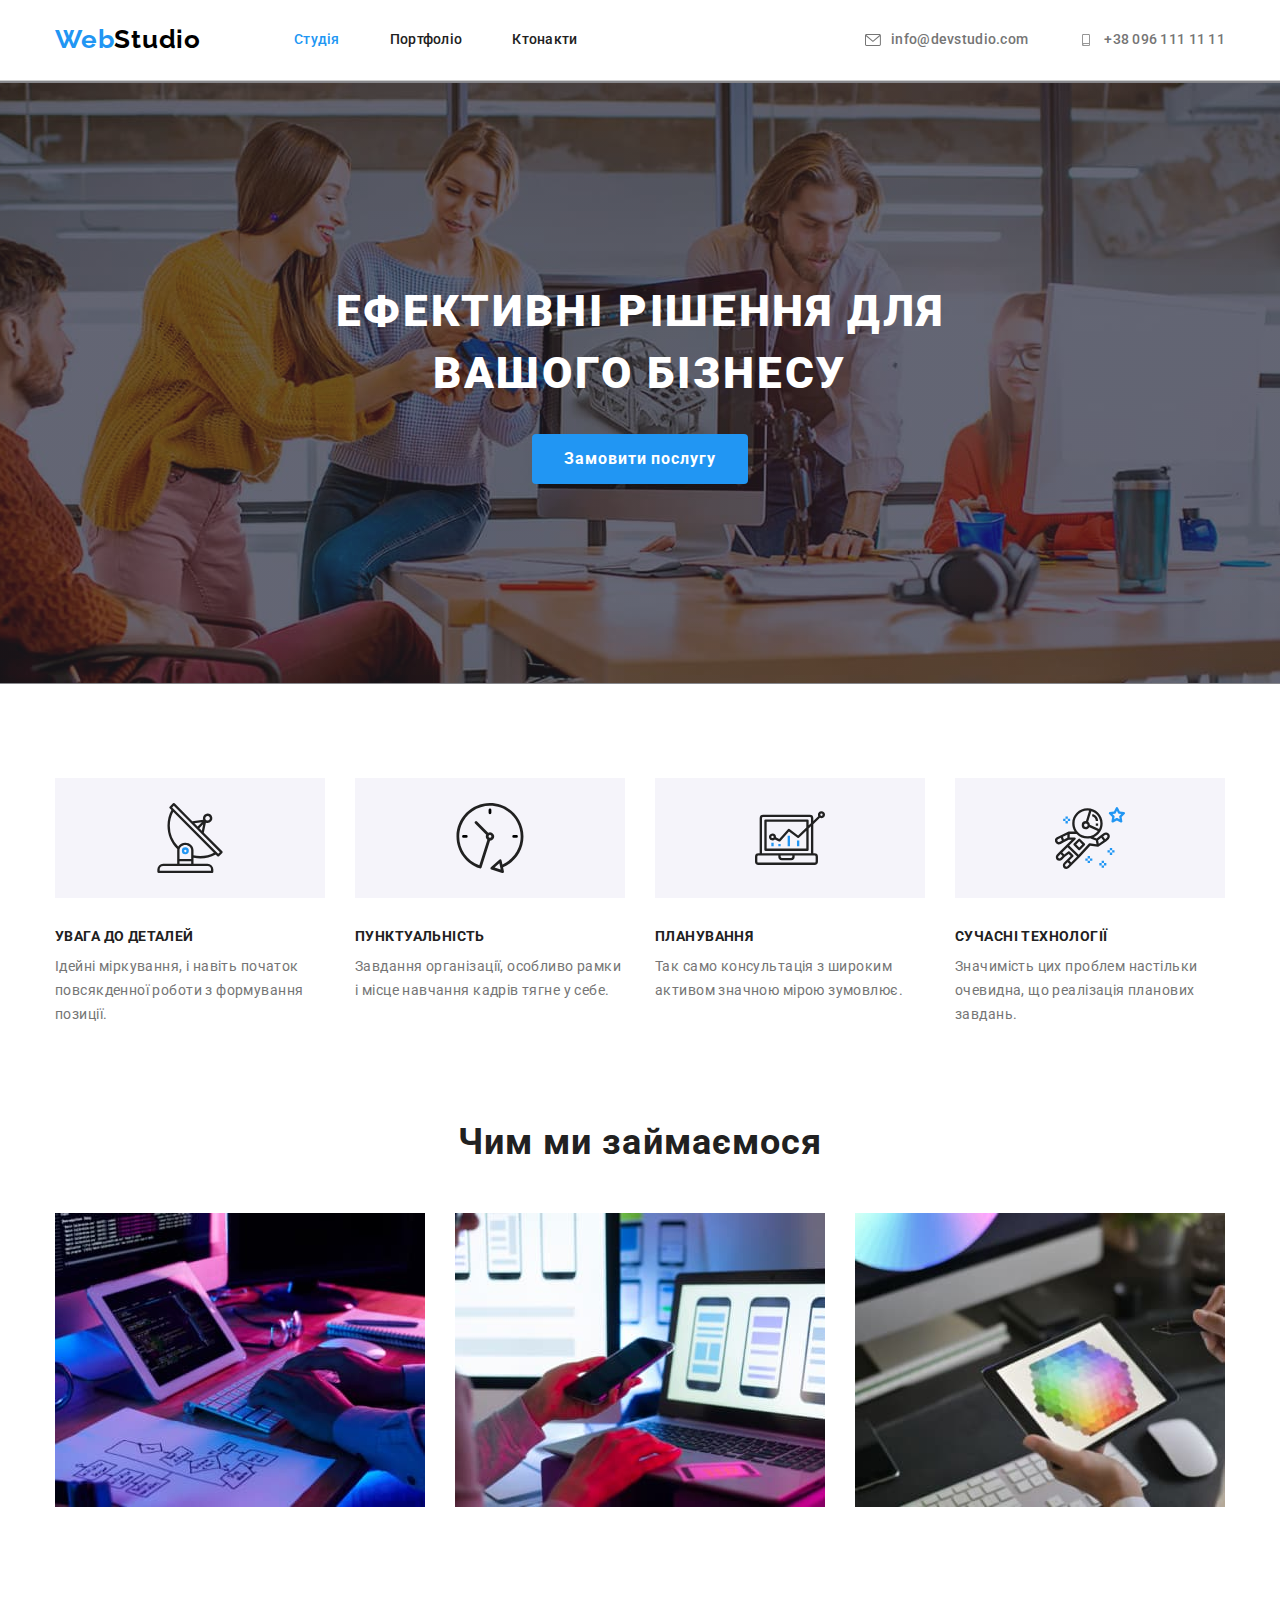
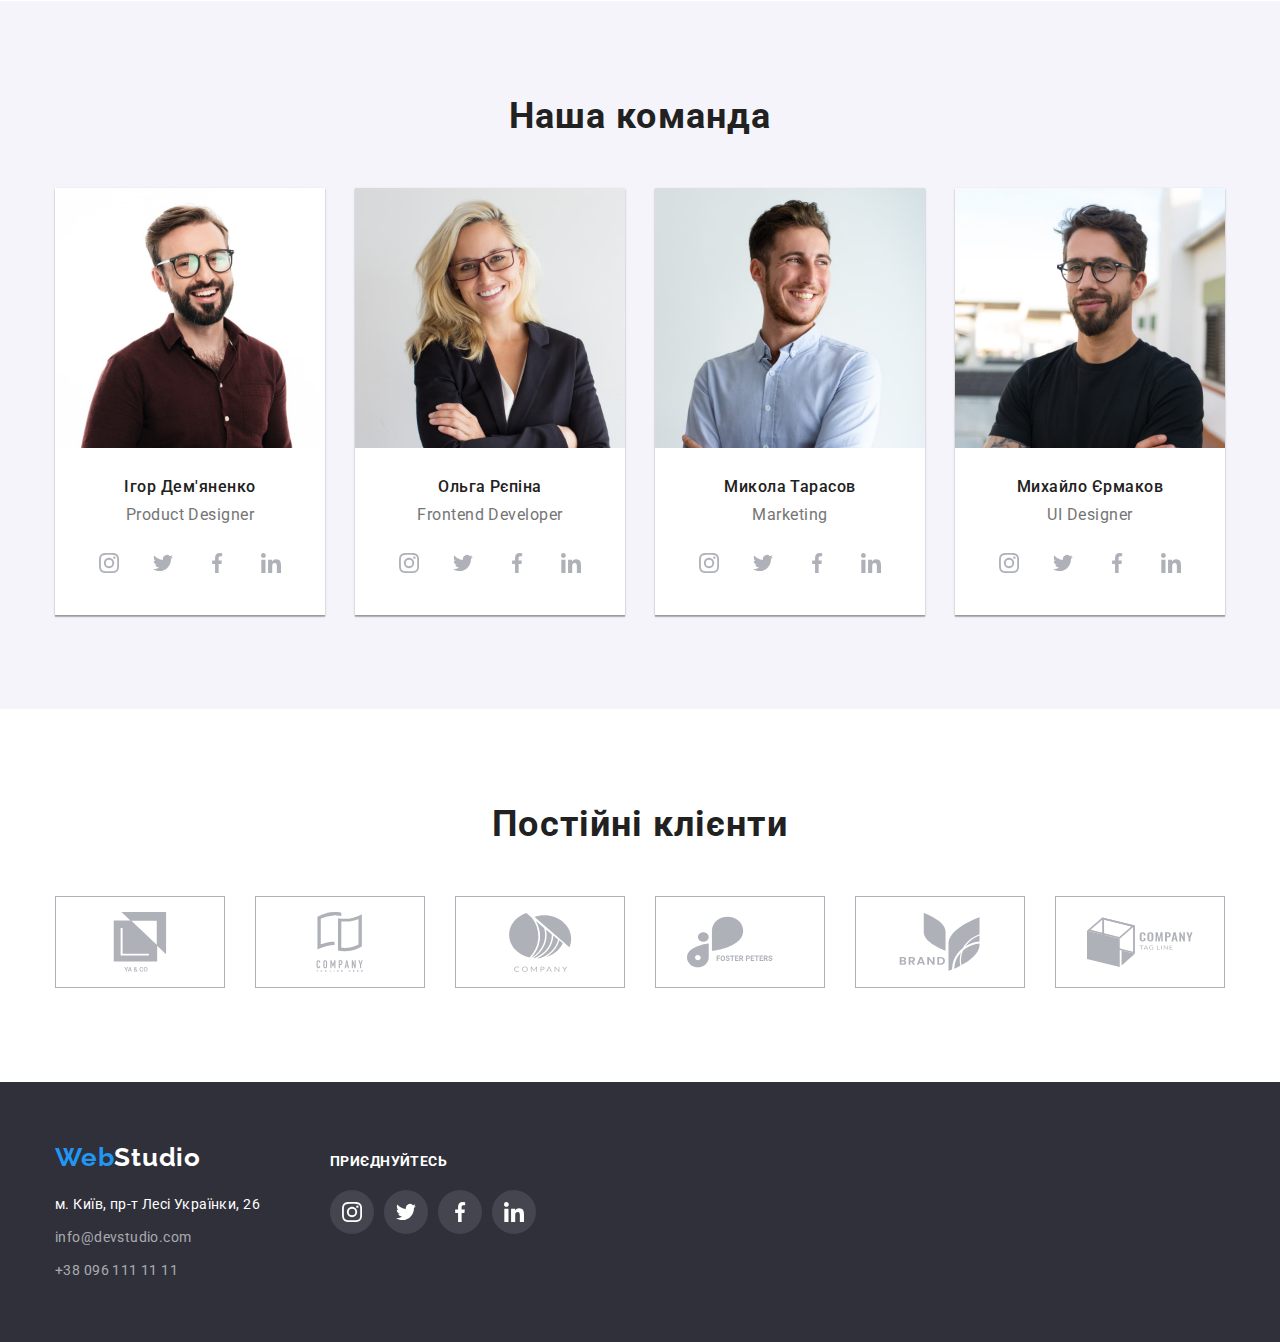
==== index.html @ d250ba73 "before 1-я карточка" ====
<!DOCTYPE html>
<html lang="uk">
<head>
    <meta charset="UTF-8">
    <meta http-equiv="X-UA-Compatible" content="IE=edge">
    <meta name="viewport" content="width=<device-width>, initial-scale=1.0">
    <title>Студія</title>
    <link rel="preconnect" href="https://fonts.googleapis.com">
    <link href="https://fonts.googleapis.com/css2?family=Raleway:wght@700&family=Roboto:wght@400;500;700;900&display=swap" rel="stylesheet">
    <link rel="preconnect" href="https://fonts.gstatic.com" crossorigin>
    <link rel="stylesheet" href="https://cdn.jsdelivr.net/npm/modern-normalize@1.1.0/modern-normalize.min.css">
    <link rel="stylesheet" href="./css/styles.css">
</head>

<body>

    <header class="header-page">
        <div class="container header-list">
            <nav class="main-nav">
                <a href="./index.html" class="logo-header"><span class="logo-accent">Web</span>Studio</a>
                <ul class="head-list">
                    <li class="item" ><a href="./index.html" class="site-nav current">Студія</a></li>
                    <li class="item" ><a href="./portfolio.html" class="site-nav">Портфоліо</a></li>
                    <li class="item" ><a href="" class="site-nav">Ктонакти</a></li>
                </ul>
            </nav>
                <ul class="contact">
                    <li class="contact-list">
                        <a href="mailto:info@devstudio.com" class="contact-nav">
                            <svg class="icon-contact" width="16px" height="12px">
                                <use href="./images/icons.svg#icon-envelope"></use>
                            </svg>
                            info@devstudio.com</a></li>
                    <li class="contact-list">
                        <a href="tel:+380961111111" class="contact-nav">
                            <svg class="icon-contact" width="16px" height="12px">
                                <use href="./images/icons.svg#icon-smartphone"></use>
                            </svg> 
                            +38 096 111 11 11</a>
                        </li>
                </ul>  
        </div>
    </header>

<main>
    <section class="hero section">
       <div class="container">
        <h1 class="hero-title">Ефективні рішення для вашого бізнесу</h1>
        <button type="button" class="button">Замовити послугу</button>
       </div>
        </section>

    <section class="section">
        <div class="container">
        <h2 class="visually-hidden">Наші особливості</h2>
        <ul class="fea-list">
            <li class="fea-list-item">
                <div class="feature-icon-container">
                    <svg class="feature-icon" width="70px" height="70px">
                        <use href="./images/icons.svg#icon-antenna"></use>
                    </svg>
                </div>
                <h3 class="title">увага до деталей</h3>
                <p class="features">Ідейні міркування, і навіть початок повсякденної роботи з формування позиції.</p>
            </li>
            <li class="fea-list-item">
                <div class="feature-icon-container">
                    <svg class="feature-icon" width="70px" height="70px">
                        <use href="./images/icons.svg#icon-clock"></use>
                    </svg>
                </div>
                <h3 class="title">пунктуальність</h3>
                <p class="features">Завдання організації, особливо рамки і місце навчання кадрів тягне у себе.</p>
            </li>
            <li class="fea-list-item">
                <div class="feature-icon-container">
                    <svg class="feature-icon" width="70px" height="70px">
                        <use href="./images/icons.svg#icon-diagram"></use>
                    </svg>
                </div>
                <h3 class="title">планування</h3>
                <p class="features">Так само консультація з широким активом значною мірою зумовлює.</p>
            </li>
            <li class="fea-list-item">
                <div class="feature-icon-container">
                    <svg class="feature-icon" width="70px" height="70px">
                        <use href="./images/icons.svg#icon-astronaut"></use>
                    </svg>
                </div>
                <h3 class="title">сучасні технології</h3>
                <p class="features">Значимість цих проблем настільки очевидна, що реалізація планових завдань.</p>
            </li>
        </ul>
        </div>
    </section>

    <section class="section project">
        <div class="container">
            <h2 class="title-action">Чим ми займаємося</h2>
            <ul class="project-list">
                <li class="project-list-img">
                    <img src="./images/box1.jpg" alt="Екран" width="370" height="294">
                </li>
                <li class="project-list-img">
                    <img src="./images/box2.jpg" alt="Телефон" width="370" height="294">
                </li>
                <li class="project-list-img">
                    <img src="./images/box3.jpg" alt="Планшет" width="370" height="294">
                </li>
            </ul>
        </div>
    </section>

    <section class="section staff">
        <div class="container">
            <h2 class="title-action">Наша команда</h2>
        <ul class="profession-list">
            <li class="profession-list-card"> 
                <img class="image-prof" src="./images/img1.jpg" alt="Ігор" width="270">
                <div class="profession-list-item">
                    <h3 class="name">Ігор Дем'яненко</h3>
                    <p lang="en" class="profession">Product Designer</p>
                <ul class="social-list-staf">
                    <li class="social-list-staf-item" ><a class="social-staf-link" href="inst">
                        <svg class="social-icon-svg" width="20px" height="20px">
                        <use class="qwe" href="./images/icons.svg#icon-instagram"></use></svg></a> 
                    </li>
                    <li class="social-list-staf-item" ><a class="social-staf-link" href="inst">
                        <svg class="social-icon-svg" width="20px" height="20px">
                        <use class="qwe" href="./images/icons.svg#icon-twitter"></use></svg></a> 
                    </li>
                    <li class="social-list-staf-item" ><a class="social-staf-link" href="inst">
                        <svg class="social-icon-svg" width="20px" height="20px">
                        <use class="qwe" href="./images/icons.svg#icon-facebook"></use></svg></a> 
                    </li>
                    <li class="social-list-staf-item" ><a class="social-staf-link" href="inst">
                        <svg class="social-icon-svg" width="20px" height="20px">
                        <use class="qwe" href="./images/icons.svg#icon-linkedin"></use></svg></a> 
                    </li>
                </ul>
                </div>
            </li>
                
            <li class="profession-list-card"> 
                <img class="image-prof" src="./images/img2.jpg" alt="Ольга" width="270">
                <div class="profession-list-item">
                    <h3 class="name">Ольга Рєпіна</h3>
                    <p lang="en" class="profession">Frontend Developer</p>
                    <ul class="social-list-staf">
                        <li class="social-list-staf-item" ><a class="social-staf-link" href="inst">
                            <svg class="social-icon-svg" width="20px" height="20px">
                            <use class="qwe" href="./images/icons.svg#icon-instagram"></use></svg></a> 
                        </li>
                        <li class="social-list-staf-item" ><a class="social-staf-link" href="inst">
                            <svg class="social-icon-svg" width="20px" height="20px">
                            <use class="qwe" href="./images/icons.svg#icon-twitter"></use></svg></a> 
                        </li>
                        <li class="social-list-staf-item" ><a class="social-staf-link" href="inst">
                            <svg class="social-icon-svg" width="20px" height="20px">
                            <use class="qwe" href="./images/icons.svg#icon-facebook"></use></svg></a> 
                        </li>
                        <li class="social-list-staf-item" ><a class="social-staf-link" href="inst">
                            <svg class="social-icon-svg" width="20px" height="20px">
                            <use class="qwe" href="./images/icons.svg#icon-linkedin"></use></svg></a> 
                        </li>
                    </ul>
                </div>
           </li>
            <li class="profession-list-card"> 
                <img class="image-prof" src="./images/img3.jpg" alt="Микола" width="270">
                <div class="profession-list-item">
                    <h3 class="name">Микола Тарасов</h3>
                    <p lang="en" class="profession">Marketing</p>
                    <ul class="social-list-staf">
                        <li class="social-list-staf-item" ><a class="social-staf-link" href="inst">
                            <svg class="social-icon-svg" width="20px" height="20px">
                            <use class="qwe" href="./images/icons.svg#icon-instagram"></use></svg></a> 
                        </li>
                        <li class="social-list-staf-item" ><a class="social-staf-link" href="inst">
                            <svg class="social-icon-svg" width="20px" height="20px">
                            <use class="qwe" href="./images/icons.svg#icon-twitter"></use></svg></a> 
                        </li>
                        <li class="social-list-staf-item" ><a class="social-staf-link" href="inst">
                            <svg class="social-icon-svg" width="20px" height="20px">
                            <use class="qwe" href="./images/icons.svg#icon-facebook"></use></svg></a> 
                        </li>
                        <li class="social-list-staf-item" ><a class="social-staf-link" href="inst">
                            <svg class="social-icon-svg" width="20px" height="20px">
                            <use class="qwe" href="./images/icons.svg#icon-linkedin"></use></svg></a> 
                        </li>
                    </ul>
                </div>
            </li>
            <li class="profession-list-card"> 
                <img class="image-prof" src="./images/img4.jpg" alt="Михайло" width="270">
                <div class="profession-list-item">
                    <h3 class="name">Михайло Єрмаков</h3>
                    <p lang="en" class="profession">UI Designer</p>
                    <ul class="social-list-staf">
                        <li class="social-list-staf-item" ><a class="social-staf-link" href="inst">
                            <svg class="social-icon-svg" width="20px" height="20px">
                            <use class="qwe" href="./images/icons.svg#icon-instagram"></use></svg></a> 
                        </li>
                        <li class="social-list-staf-item" ><a class="social-staf-link" href="inst">
                            <svg class="social-icon-svg" width="20px" height="20px">
                            <use class="qwe" href="./images/icons.svg#icon-twitter"></use></svg></a> 
                        </li>
                        <li class="social-list-staf-item" ><a class="social-staf-link" href="inst">
                            <svg class="social-icon-svg" width="20px" height="20px">
                            <use class="qwe" href="./images/icons.svg#icon-facebook"></use></svg></a> 
                        </li>
                        <li class="social-list-staf-item" ><a class="social-staf-link" href="inst">
                            <svg class="social-icon-svg" width="20px" height="20px">
                            <use class="qwe" href="./images/icons.svg#icon-linkedin"></use></svg></a> 
                        </li>
                    </ul>
                </div>              
            </li>
        </ul>
        </div>
    </section>

    <section class="section">
        <div class="container">
            <h2 class="title-action">Постійні клієнти</h2>
          <ul class="list-partners">
            <li class="list-partners-item" ><a class="list-partners-link" href="">
                    <svg width="106px" height="60px">
                    <use href="./images/icons.svg#icon-company1"></use></svg></a> 
                </li>
            <li class="list-partners-item" ><a class="list-partners-link" href="">
                    <svg width="106px" height="60px">
                    <use href="./images/icons.svg#icon-company2"></use></svg></a> 
                </li>
            <li class="list-partners-item" ><a class="list-partners-link" href="">
                    <svg width="106px" height="60px">
                    <use href="./images/icons.svg#icon-company3"></use></svg></a> 
                </li>
            <li class="list-partners-item" ><a class="list-partners-link" href="">
                    <svg width="106px" height="60px">
                    <use href="./images/icons.svg#icon-company4"></use></svg></a> 
                </li>
            <li class="list-partners-item" ><a class="list-partners-link" href="">
                    <svg width="106px" height="60px">
                    <use href="./images/icons.svg#icon-company5"></use></svg></a> 
                </li>
            <li class="list-partners-item" ><a class="list-partners-link" href="">
                    <svg width="106px" height="60px">
                    <use href="./images/icons.svg#icon-company6"></use></svg></a> 
                </li>
          </ul>
        </div>
    </section>
</main>

<footer class="footer-page">
    <div class="container container-footer">
        <div class="footer-nav">
            <a  href="./index.html" class="logo-footer"><span class="logo-accent">Web</span>Studio</a>
        <address>
        <ul class="adr-foot-list">
            <li class="adr-foot-list-item">
                <a href="https://goo.gl/maps/U5hBPjRLJakizHJY9" class="adr" target="_blank" rel="noopener noreferrer">
                м. Київ, пр-т Лесі Українки, 26</a>                        
            </li>
            <li class="adr-foot-list-item"><a href="mailto:info@devstudio.com" class="site-nav-foot">info@devstudio.com</a></li>
            <li class="adr-foot-list-item"><a href="tel:+380961111111" class="site-nav-foot">+38 096 111 11 11</a></li>            
        </ul>
        </address>
        </div>
        
        <div class="social">
            <p class="social-title">Приєднуйтесь</p>
            <ul class="social-list">
                <li class="social-list-item">
                    <a class="social-icon" href="inst">
                        <svg class="social-icon-svg" width="20" height="20">
                            <use href="./images/icons.svg#icon-instagram"></use>
                        </svg>
                    </a> 
                </li>
                <li class="social-list-item">
                    <a class="social-icon" href="twit">
                        <svg class="social-icon-svg" width="20px" height="20px">
                            <use href="./images/icons.svg#icon-twitter"></use>
                        </svg>                     
                    </a>
                </li>
                <li class="social-list-item">
                    <a class="social-icon" href="fb">
                        <svg class="social-icon-svg" width="20px" height="20px">
                            <use href="./images/icons.svg#icon-facebook"></use>
                        </svg>        
                    </a>
                </li>
                <li class="social-list-item">
                    <a class="social-icon" href="lnkdn">
                        <svg class="social-icon-svg" width="20px" height="20px">
                            <use class="qwe" href="./images/icons.svg#icon-linkedin"></use>
                        </svg>
                    </a>
                </li>
            </ul>
        </div>
    </div>
    
</footer>

</body>
</html>
---- css/styles.css ----
:root {
    --title-text-color:#212121;
    --accent-color:#2196F3;
    --primary-white-color:#FFFFFF;
    --primary-text-color:#757575;
}

body{
    font-family: roboto, sans-serif;
    color:var(--primary-text-color);        
}

ul{
    list-style: none;
    margin-top: 0px;
    margin-bottom: 0px;
    padding-left: 0px;
}

img {
    display: block;
}

 h1,
 h2,
 h3,
 h4,
 h5,
 h6,
 p {
    margin-top: 0;
    margin-bottom: 0;
 }

 button {
    cursor: pointer;
 }

/* ====================COMPONENTS==================== */

.site-nav {
    
    color:var(--title-text-color);
    letter-spacing: 0.02em;
    font-weight: 500;
    font-size: 14px;
    line-height: 1.2;
    letter-spacing: 0.02em;
    text-decoration: none;

         
}

.logo-accent{
    color:var(--accent-color);
}


.title {
    color:var(--title-text-color);
    font-weight: 700;
    font-size: 14px;
    line-height: 1.2;
    letter-spacing: 0.03em;
    text-transform: uppercase;
    margin-top: 0px;
    margin-bottom: 10px;
}

.title-action {
    color:var(--title-text-color);
    font-weight: 700;
    font-size: 36px;
    line-height: 1.18;
    letter-spacing: 0.03em;
    text-align: center;
    margin-top: 0px;
    margin-bottom: 50px;
}

.button {

    border-radius: 4px;
    padding: 10px 32px;
    background-color:var(--accent-color);
    color:var(--primary-white-color);
    font-family: inherit;
    font-weight: 700;
    font-size: 16px;
    line-height: 1.8;
    letter-spacing: 0.06em;
    border: transparent;
    text-align: center;
    min-width:216px;
    height: 50px;
    
   
}

.container {
    margin-left: auto;
    margin-right: auto;
    width: 1200px;
    padding-left: 15px;
    padding-right: 15px;
}


.section {
   padding-top: 94px;
   padding-bottom: 94px;
        
}

/* ====================HEADER==================== */

.logo-header{
    display: inline-block;
    color:#000000;
    font-family:raleway, sans-serif;
    font-weight: 700;
    font-size: 26px;
    line-height: 1.2;
    letter-spacing: 0.03em;
    text-decoration: none;
        
}


.contact {
    display: flex;
    margin-left: auto;
 
}

.contact .contact-list+ .contact-list {
    margin-left: 50px;
}


.contact-nav {
    display: flex;
    align-items:center;
    color:var(--primary-text-color);
    letter-spacing: 0.02em;
    font-weight: 500;
    font-size: 14px;
    line-height: 1.2;
    letter-spacing: 0.02em;
    text-decoration: none;
    fill:var(--primary-text-color);
}

.contact-nav:hover,
.contact-nav:focus {
color:var(--accent-color);
fill:var(--accent-color)

}



.site-nav:hover,
.site-nav:focus {
color:var(--accent-color);
}

.site-nav.current {
color:var(--accent-color);
}

.head-list {
    display: flex;
    align-items: center;
    margin-left: 93px;

}

.head-list .item+ .item {
    margin-left: 50px;
}

.main-nav {
    display: flex;   
}

.header-list {
display: flex;
align-items: center;
}


.header-page {
    padding-top: 24px;
    padding-bottom: 25px;
    border-bottom: 1px solid #CECECE ;
}

.icon-contact {
    margin-right: 10px;
}


/* ====================HERO==================== */

.hero {
  
    background-color: #C4C4C4;
       background-image: linear-gradient(
        to right, 
       rgba(47, 48, 58, 0.4),
       rgba(47, 48, 58, 0.4)),
        url(../images/background.jpg);
    text-align: center;
    padding-top: 200px;
    padding-bottom: 200px;
    background-repeat: no-repeat;
    background-position: center;
    max-width: 1600px;
    margin-left: auto;
    margin-right: auto;

      
   
}

.hero-title {
    display: block;
    color:var(--primary-white-color);
    width: 696px;
    margin-left: auto;
    margin-right: auto;
    margin-top: 0px;
    margin-bottom: 30px;
    font-weight: 900;
    font-size: 44px;
    line-height: 1.4;
    letter-spacing: 0.06em;
    text-align: center;
    text-transform: uppercase;
    
}


/* ====================FEATURES==================== */

.visually-hidden {
    position: absolute;
    width: 1px;
    height: 1px;
    margin: -1px;
    padding: 0;
    overflow: hidden;
    border: 0;
    clip:rect(0 0 0 0);
}


.features {
    font-size: 14px;
    line-height: 1.7;
    letter-spacing: 0.03em;
    margin-top: 0px;
    margin-bottom: 0px;
    
}

.fea-list {
    margin-top: 0px;
    margin-bottom: 0px;
    display: flex;
    gap:30px;

}

.feature-icon-container{ 
    display: flex;
    justify-content: center;
    align-items: center;
    height: 120px;
    background-color: #F5F4FA;
    margin-bottom: 30px;  
        
}


.fea-list-item {
    flex-basis: 270px;
} 



/* ====================PROJECT==================== */

.project {
    padding-top: 0px;
}

.project-list {
    display: flex;
    
}
.project-list .project-list-img + .project-list-img {
    margin-left:30px;
}
/* ====================PROFESSION==================== */

.name {
    color:var(--title-text-color);
    font-weight: 500;
    font-size: 16px;
    line-height: 1.18;
    letter-spacing: 0.03em;
    text-align: center;
    margin-bottom: 10px;
}

.profession {
    line-height: 1.18;
    letter-spacing: 0.03em;
    text-align: center;
    
    margin-bottom: 16px;

}


.profession-list {
    display: flex;

    
}
.profession-list .profession-list-card + .profession-list-card {
    margin-left:30px;
}

.staff{
    background-color: #F5F4FA;
}

.profession-list-item {
    padding-top: 30px;
    padding-bottom: 30px;
    
}


.social-list-staf {
    display: flex;
    justify-content: center;

    gap:10px;
}
.social-list-staf-item{
    display: flex;
            
    height: 44px;
    width: 44px;
    

}

.social-staf-link {
    display: flex;
    width: 100%;
    height: 100%;

    border-radius: 50%;
    fill:#AFB1B8;

    justify-content:center;
    align-items: center;
}

.social-staf-link:hover,
.social-staf-link:focus {
background-color:var(--accent-color);
fill:var(--primary-white-color);
    height: 44px;
    width: 44px;
    border-radius: 50%;
    justify-content:center;
    align-items: center;
    
}

.profession-list-card {
    background-color: var(--primary-white-color);
    box-shadow: 0px 1px 3px rgba(0, 0, 0, 0.12), 0px 1px 1px rgba(0, 0, 0, 0.14), 
    0px 2px 1px rgba(0, 0, 0, 0.2);
}

/* ====================Partners==================== */

.list-partners {
    display: flex;
    gap:30px;
}

.list-partners-link {
    display: flex;
    height: 100%;
    width: 100%;
    border:1px solid #AFB1B8;
    fill:#AFB1B8;
   justify-content: center;
   align-items: center;

}

.list-partners-item {
    height: 92px;
    width: 170px;
}

.list-partners-link:hover,
.list-partners-link:focus {
    border:1px solid var(--accent-color);
    fill:var(--accent-color);
}

/* ====================FOOTER==================== */

.logo-footer{

    display:inline-block;
    color:var(--primary-white-color);
    font-family:raleway, sans-serif;
    font-weight: 700;
    font-size: 26px;
    line-height: 1.2;
    letter-spacing: 0.03em;
    text-decoration: none;
    margin-bottom: 20px;
}


.site-nav-foot:hover,
.site-nav-foot:focus {
color:var(--accent-color);
}

.adr:hover,
.adr:focus {
color:var(--accent-color);
}

.site-nav-foot {
    color:rgba(255, 255, 255, 0.6);
    font-size: 14px;
    line-height: 1.7;
    letter-spacing: 0.03em;
    text-decoration: none;
    font-style: normal;
    
}

.adr {
    color:var(--primary-white-color);
    font-size: 14px;
    line-height: 1.7;
    letter-spacing: 0.03em;
    text-decoration: none;
    font-style: normal;
}


.footer-page {
    background-color: #2F303A;
    padding-top: 60px;
    padding-bottom: 60px;
}

.adr-foot-list-item:not(:last-child) {
    margin-bottom:9px;
}


.container-footer {
display: flex;
align-items:baseline;

}

.social {
    margin-left: 70px;
    
}

.social-title {
    font-family: 'Roboto';
    font-style: normal;
    font-weight: 700;
    font-size: 14px;
    line-height: 1.2;
    letter-spacing: 0.03em;
    text-transform: uppercase;
    margin-bottom: 20px;

    color: #FFFFFF;
}

.social-list {
    display: flex;
    gap:10px;
    
}


.social-icon {
    display:flex;
    height: 100%;
    width: 100%;
    border-radius: 50%;
    background-color: rgba(255, 255, 255, 0.1);
    fill:#FFFFFF;

    justify-content:center;
    align-items: center;

}

.social-list-item {
    height: 44px;
    width: 44px;
}


.social-icon:hover,
.social-icon:focus {
    background-color:var(--accent-color);
}



/* Для портфолио */

.card-link {
    display: block;
    text-decoration: none;
    
}
    
.card-link:hover {
    box-shadow: 0px 1px 1px rgba(0, 0, 0, 0.12), 0px 4px 4px rgba(0, 0, 0, 0.06), 1px 4px 6px rgba(0, 0, 0, 0.16);
   
    
}



.title-port {
    
    color:var(--title-text-color);
    font-size: 18px;
    line-height: 2;
    letter-spacing: 0.06em;
   
               
}

.direction {
   line-height: 1.8;
   letter-spacing: 0.03em;
   color:var(--primary-text-color);
  

}

.button-direction {
    border-radius: 4px;
    padding: 6px 22px;
    background-color:#F5F4FA;
    color:var(--title-text-color);
    font-family: inherit;
    font-weight: 500;
    font-size: 16px;
    line-height: 1.6;
    letter-spacing: 0.03em;
    border: transparent;
    text-align: center;

}


.button-direction:hover,
.button-direction:focus {

    color:var(--primary-white-color);
    background-color: var(--accent-color);
    box-shadow: 0px 3px 1px rgba(0, 0, 0, 0.1), 0px 1px 2px rgba(0, 0, 0, 0.08), 0px 2px 2px rgba(0, 0, 0, 0.12);

}




.list-filtr {
    display: flex;
    justify-content: center;
    margin-bottom: 50px;
    column-gap:8px;
    
}

.list-card {
    display: flex;
    flex-wrap: wrap;
    gap:30px;
    
}


.card{
    width: calc((100% - 60px)/3);
    /* flex-basis: calc((100% - 60px)/3);----------------------Вроде как правильнее для Flex єлементов */
   
}


.border{
    border:1px solid #EEEEEE ;
    border-top: none;
    padding: 20px 24px 20px 24px;
   
}


.image-card {
    position: relative;
    display: flex;
    justify-content: center;
    align-items: center;
}

.image-card::before {
    display: inline-block;
    position:absolute;
    content: '';
    width: 100%;
    height: 100%;
    background-color: rgba(33, 150, 243, 0.9);
    opacity: 0;
}

.card-link-description {

    position:absolute;
    width: 322px;

    font-size: 18px;
    line-height: 1.5;
    letter-spacing: 0.03em;

    color:var(--primary-white-color);
    opacity: 0;                 

}


.card-link:hover .card-link-description {
    opacity: 1;

}

.card-link:hover .image-card::before {
    opacity: 1;

}
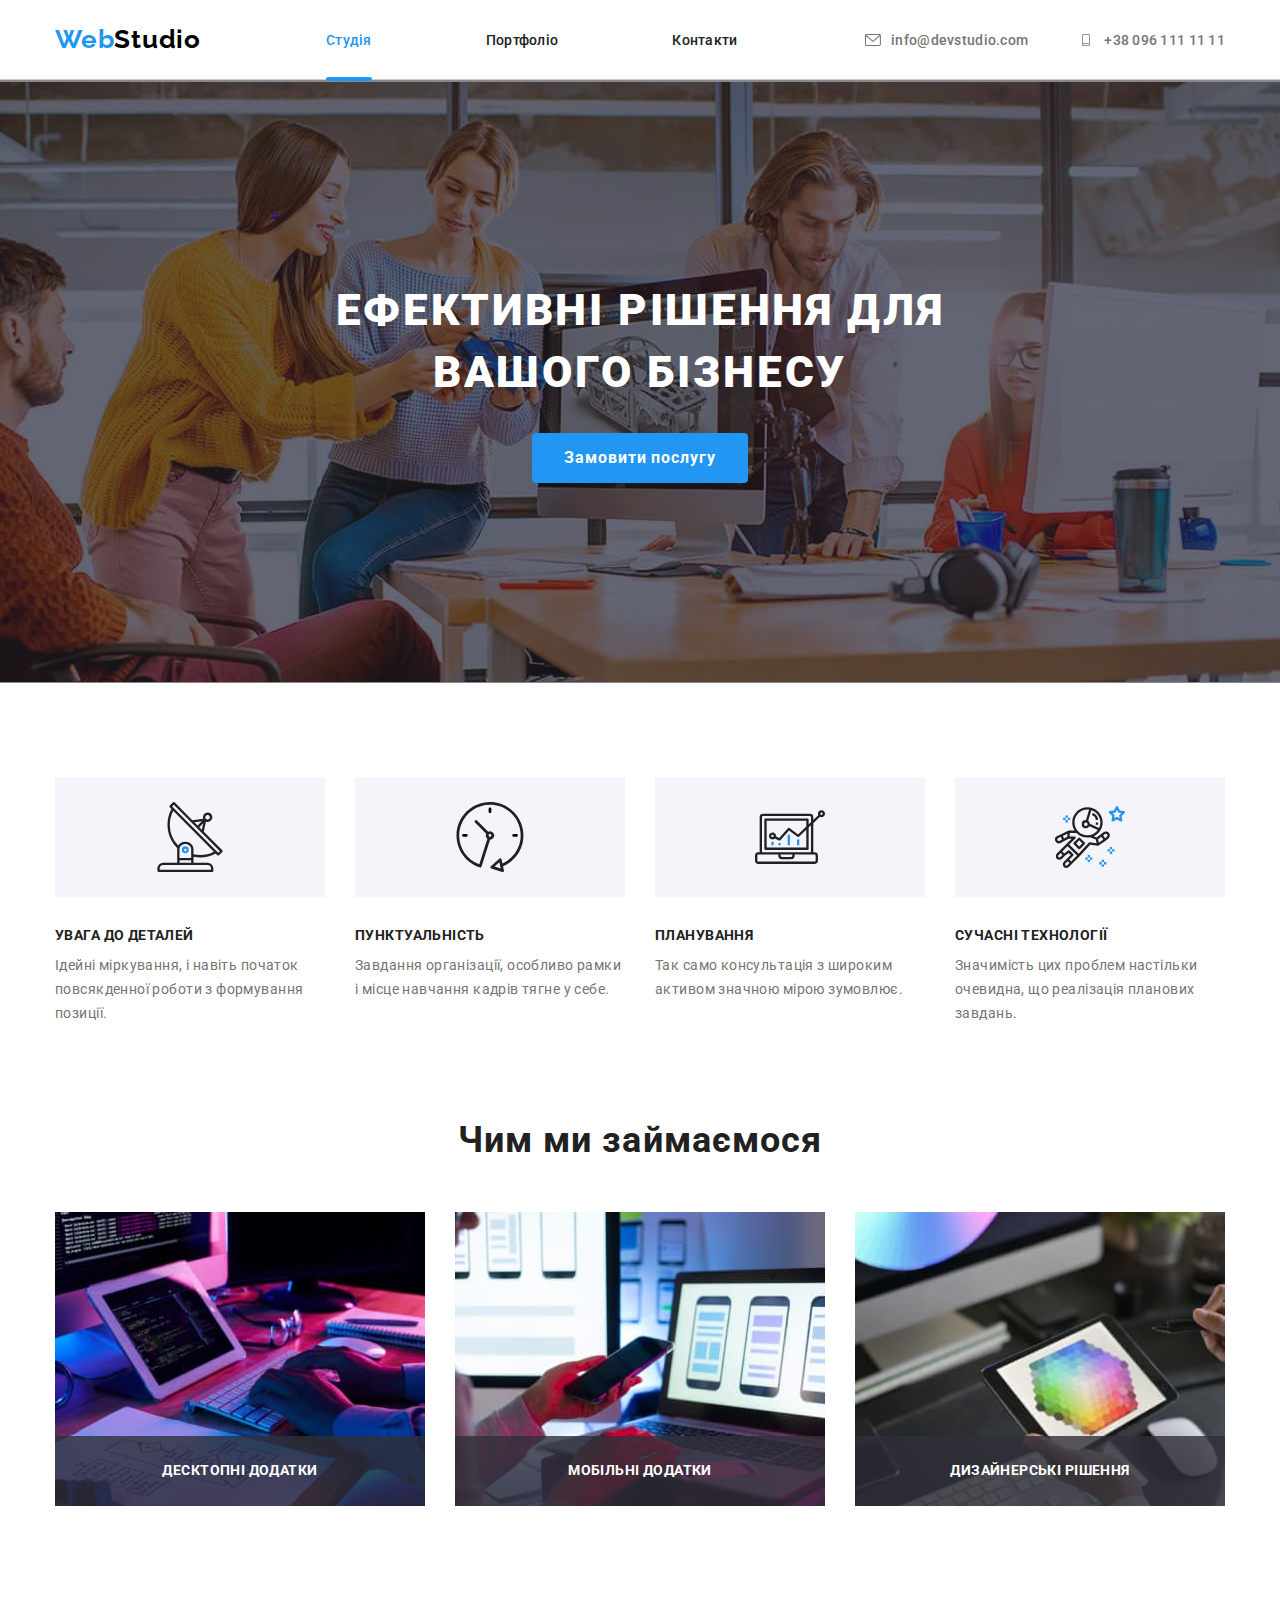
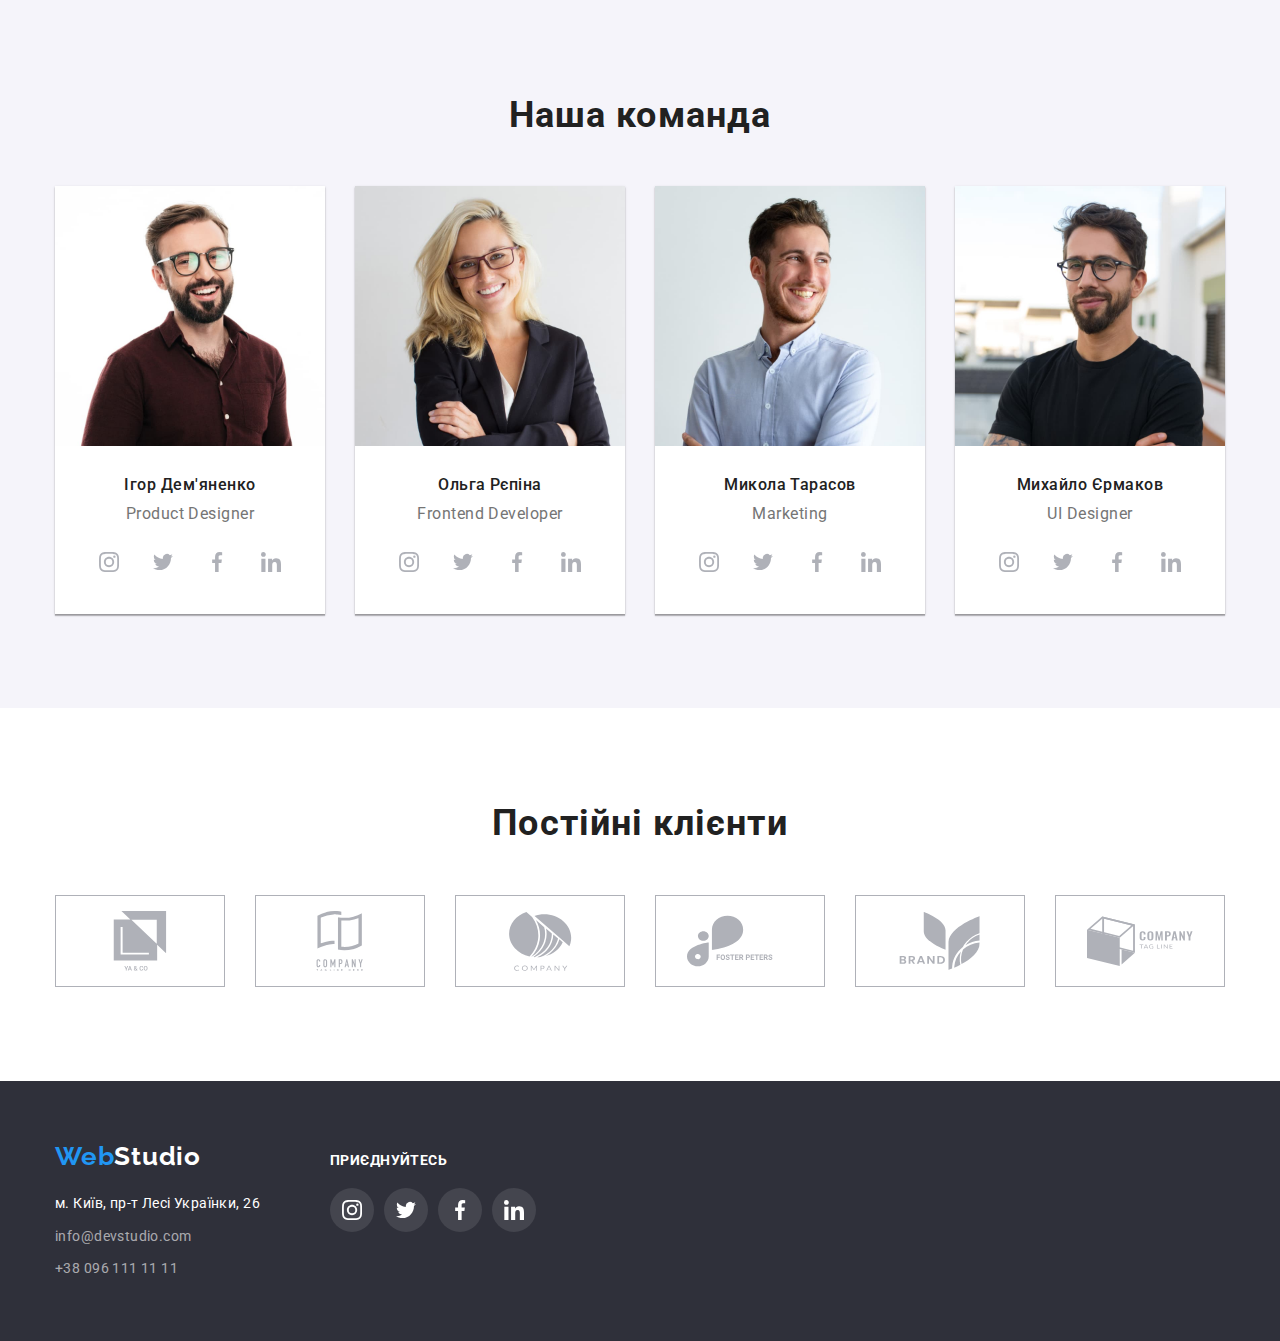
==== commit b8297aeb: "хедер-декор" ====
--- a/index.html
+++ b/index.html
@@ -21,7 +21,7 @@
                 <ul class="head-list">
                     <li class="item" ><a href="./index.html" class="site-nav current">Студія</a></li>
                     <li class="item" ><a href="./portfolio.html" class="site-nav">Портфоліо</a></li>
-                    <li class="item" ><a href="" class="site-nav">Ктонакти</a></li>
+                    <li class="item" ><a href="" class="site-nav">Контакти</a></li>
                 </ul>
             </nav>
                 <ul class="contact">
@@ -100,12 +100,21 @@
             <ul class="project-list">
                 <li class="project-list-img">
                     <img src="./images/box1.jpg" alt="Екран" width="370" height="294">
+                    <div class="project-list-container">
+                        <p class="project-list-items"> Десктопні додатки</p>
+                    </div>
                 </li>
                 <li class="project-list-img">
                     <img src="./images/box2.jpg" alt="Телефон" width="370" height="294">
+                    <div class="project-list-container">
+                        <p class="project-list-items"> Мобільні додатки</p>
+                    </div>
                 </li>
                 <li class="project-list-img">
                     <img src="./images/box3.jpg" alt="Планшет" width="370" height="294">
+                    <div class="project-list-container">
+                        <p class="project-list-items"> Дизайнерські рішення</p>
+                    </div>
                 </li>
             </ul>
         </div>
--- a/css/styles.css
+++ b/css/styles.css
@@ -39,8 +39,11 @@
 /* ====================COMPONENTS==================== */
 
 .site-nav {
-    
+    display: inline-block;
+    padding: 32px;
+    height: 100%;
     color:var(--title-text-color);
+
     letter-spacing: 0.02em;
     font-weight: 500;
     font-size: 14px;
@@ -48,7 +51,7 @@
     letter-spacing: 0.02em;
     text-decoration: none;
 
-         
+        
 }
 
 .logo-accent{
@@ -123,6 +126,7 @@
     line-height: 1.2;
     letter-spacing: 0.03em;
     text-decoration: none;
+    margin-top: 24px;
         
 }
 
@@ -130,6 +134,7 @@
 .contact {
     display: flex;
     margin-left: auto;
+    
  
 }
 
@@ -151,10 +156,11 @@
     fill:var(--primary-text-color);
 }
 
+
 .contact-nav:hover,
 .contact-nav:focus {
-color:var(--accent-color);
-fill:var(--accent-color)
+    color:var(--accent-color);
+    fill:var(--accent-color)
 
 }
 
@@ -162,17 +168,38 @@
 
 .site-nav:hover,
 .site-nav:focus {
-color:var(--accent-color);
-}
-
-.site-nav.current {
-color:var(--accent-color);
-}
-
+    color:var(--accent-color);
+
+}
+
+.current {
+    color:var(--accent-color);
+}
+
+
+.current::after {
+    display: flex;
+    content: '';
+    width: 100%;
+    margin-top: 28px;
+    height: 4px;
+    background-color: var(--accent-color);
+    border-radius: 2px;
+    align-items: flex-end;
+
+}
+
+
+.item {
+    display: block;
+    height: 100%;
+    
+}
 .head-list {
     display: flex;
     align-items: center;
     margin-left: 93px;
+    
 
 }
 
@@ -182,17 +209,18 @@
 
 .main-nav {
     display: flex;   
+    height: 100%;
 }
 
 .header-list {
 display: flex;
 align-items: center;
+height:80px;
 }
 
 
 .header-page {
-    padding-top: 24px;
-    padding-bottom: 25px;
+    height: 80px;
     border-bottom: 1px solid #CECECE ;
 }
 
@@ -303,6 +331,43 @@
 .project-list .project-list-img + .project-list-img {
     margin-left:30px;
 }
+
+.project-list-img {
+   position:relative;
+    
+}
+
+.project-list-container {
+    width: 100%;
+    height: 70px;
+    bottom: 0;
+    left: 0;
+
+    position: absolute;
+    display: flex;
+    justify-content: center;
+    align-items: flex-end;
+    background-color: rgba(47, 48, 58, 0.8);
+
+}
+
+.project-list-items {
+   
+    margin-bottom: 27px;
+    font-weight: 700;
+    font-size: 14px;
+    line-height: 1.2;
+    text-align: center;
+    letter-spacing: 0.03em;
+    text-transform: uppercase;
+
+    color:var(--primary-white-color);
+    
+}
+
+
+
+
 /* ====================PROFESSION==================== */
 
 .name {
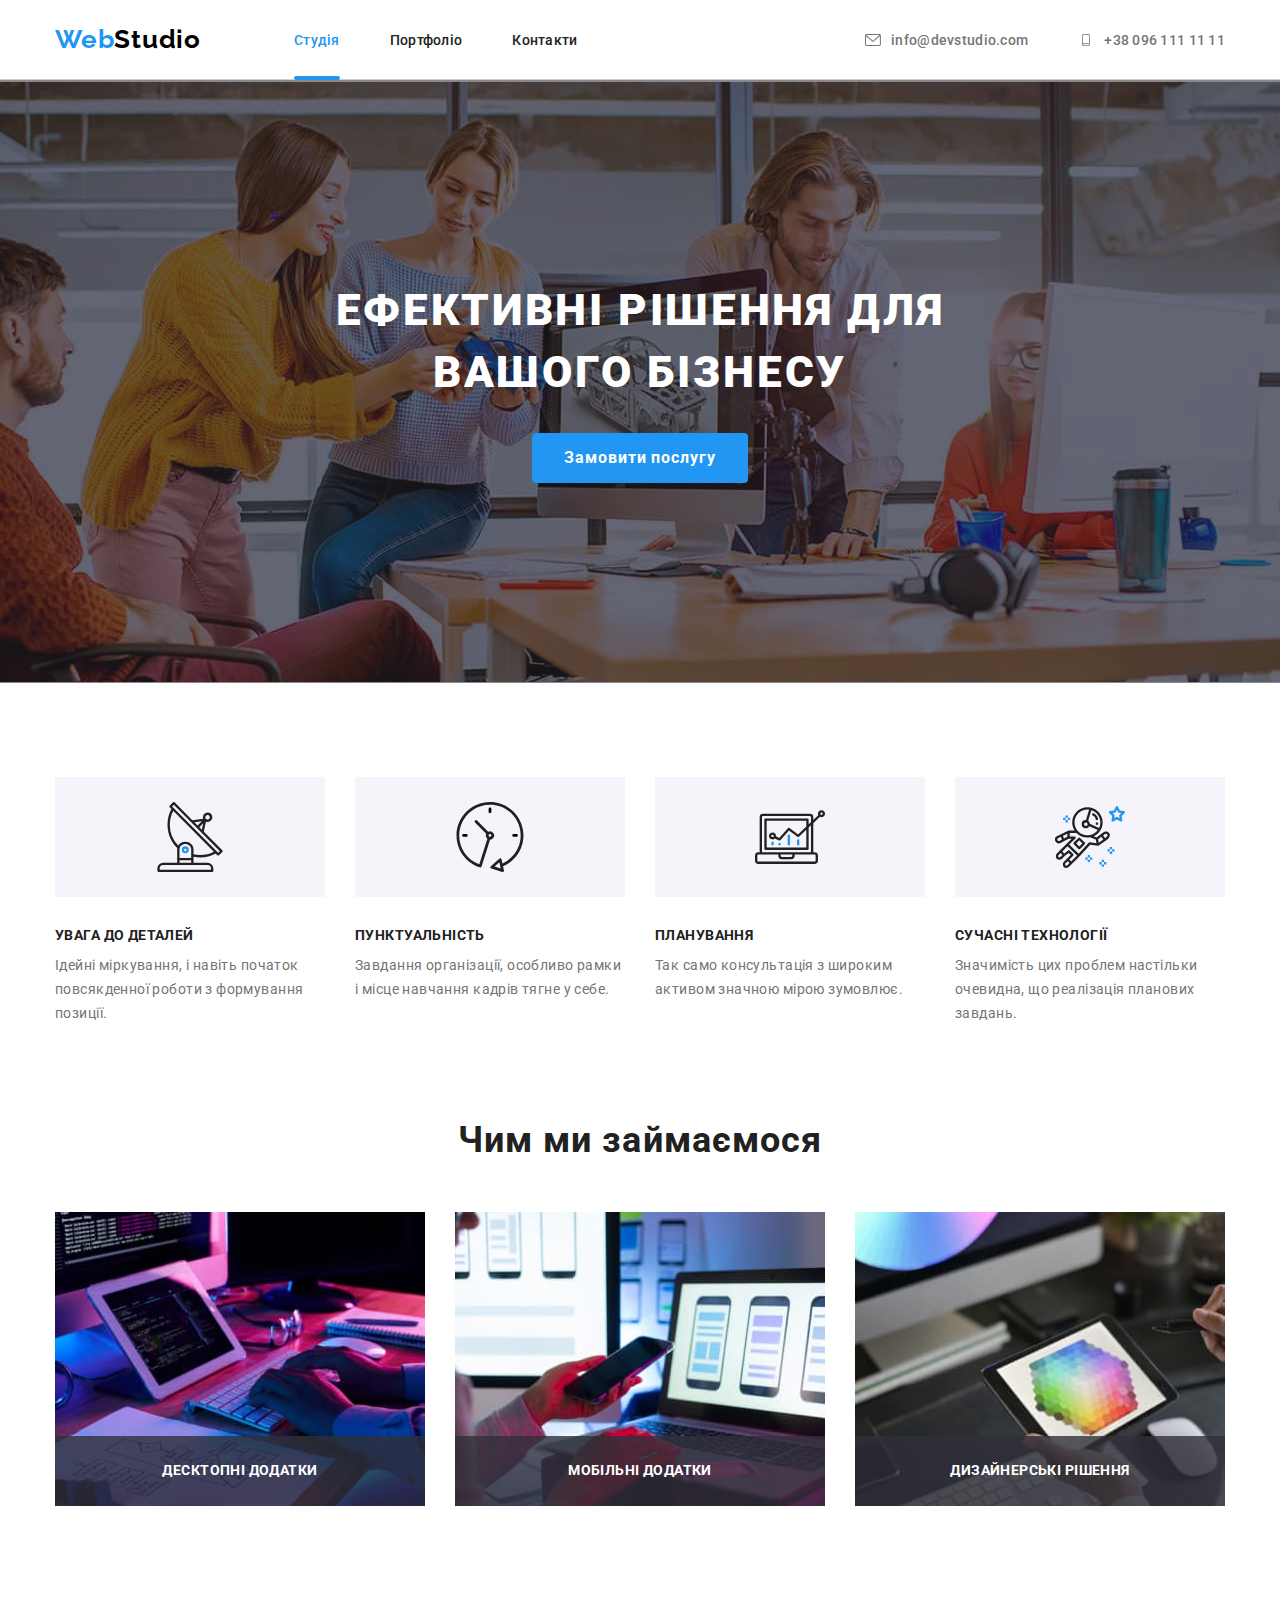
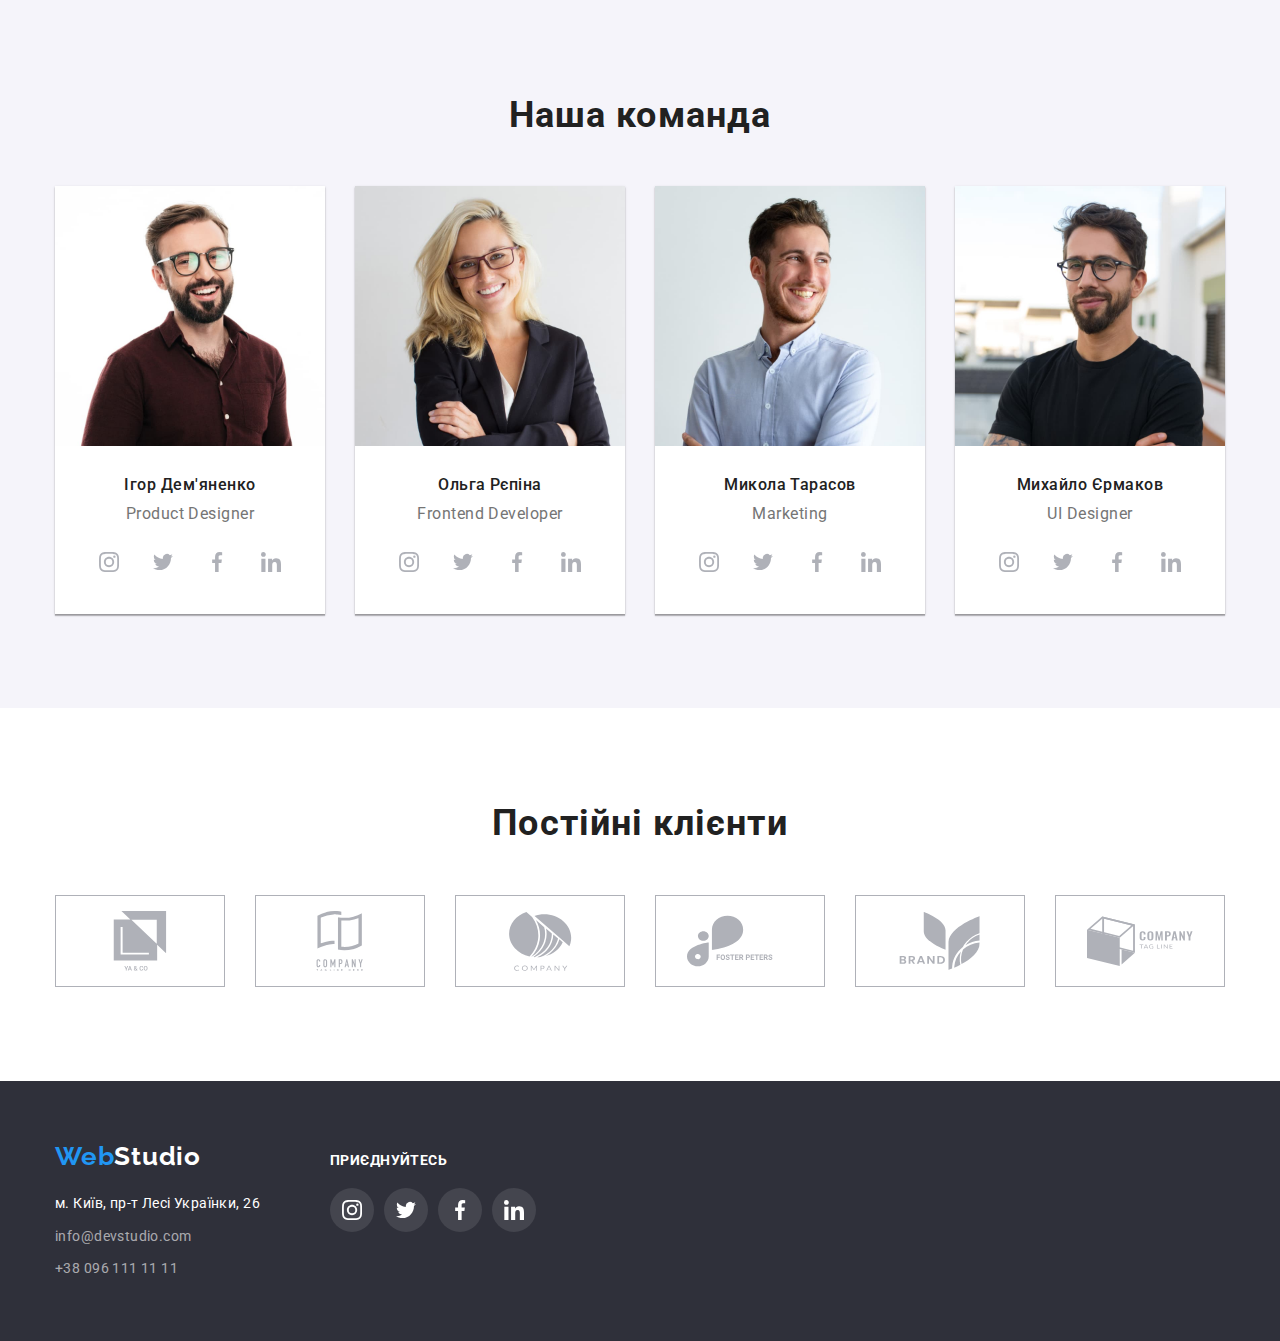
==== commit f433f964: "На проверку" ====
--- a/index.html
+++ b/index.html
@@ -46,7 +46,7 @@
     <section class="hero section">
        <div class="container">
         <h1 class="hero-title">Ефективні рішення для вашого бізнесу</h1>
-        <button type="button" class="button">Замовити послугу</button>
+        <button type="button" class="button" data-modal-open>Замовити послугу</button>
        </div>
         </section>
 
@@ -315,6 +315,15 @@
     
 </footer>
 
+<div class="backdrop is-hidden" data-modal>
+    <div class="modal">
+        <p>Слава Укріїні!</p>
+        <button type="button" class="btn-modal" data-modal-close>Закрити</button>
+    </div>
+    
+</div>
+<script src="./js/modal.js"></script>
+
 </body>
 </html>
 
--- a/css/styles.css
+++ b/css/styles.css
@@ -38,21 +38,6 @@
 
 /* ====================COMPONENTS==================== */
 
-.site-nav {
-    display: inline-block;
-    padding: 32px;
-    height: 100%;
-    color:var(--title-text-color);
-
-    letter-spacing: 0.02em;
-    font-weight: 500;
-    font-size: 14px;
-    line-height: 1.2;
-    letter-spacing: 0.02em;
-    text-decoration: none;
-
-        
-}
 
 .logo-accent{
     color:var(--accent-color);
@@ -154,6 +139,12 @@
     letter-spacing: 0.02em;
     text-decoration: none;
     fill:var(--primary-text-color);
+
+    transition: color 250ms  cubic-bezier(0.4, 0, 0.2, 1), 
+    fill 250ms  cubic-bezier(0.4, 0, 0.2, 1) ;
+
+    
+
 }
 
 
@@ -165,6 +156,20 @@
 }
 
 
+.site-nav {
+    display: inline-block;
+    color:var(--title-text-color);
+    
+    letter-spacing: 0.02em;
+    font-weight: 500;
+    font-size: 14px;
+    line-height: 1.2;
+    letter-spacing: 0.02em;
+    text-decoration: none;
+
+    transition:color 250ms  cubic-bezier(0.4, 0, 0.2, 1) ;
+
+}
 
 .site-nav:hover,
 .site-nav:focus {
@@ -178,23 +183,27 @@
 
 
 .current::after {
-    display: flex;
     content: '';
+    display: block;
+    position: absolute;
+    left: 0;
+    bottom: 0;
     width: 100%;
-    margin-top: 28px;
     height: 4px;
+    border-radius: 2px;
     background-color: var(--accent-color);
-    border-radius: 2px;
-    align-items: flex-end;
-
 }
 
 
 .item {
-    display: block;
+
+    position: relative;
+
+    display: flex;
     height: 100%;
-    
-}
+    align-items: center;
+}
+
 .head-list {
     display: flex;
     align-items: center;
@@ -346,14 +355,13 @@
     position: absolute;
     display: flex;
     justify-content: center;
-    align-items: flex-end;
+    align-items: center;
     background-color: rgba(47, 48, 58, 0.8);
 
 }
 
 .project-list-items {
    
-    margin-bottom: 27px;
     font-weight: 700;
     font-size: 14px;
     line-height: 1.2;
@@ -435,12 +443,17 @@
 
     justify-content:center;
     align-items: center;
+
+    
+    transition: background-color 250ms  cubic-bezier(0.4, 0, 0.2, 1), 
+    fill 250ms  cubic-bezier(0.4, 0, 0.2, 1) ;
+
 }
 
 .social-staf-link:hover,
 .social-staf-link:focus {
-background-color:var(--accent-color);
-fill:var(--primary-white-color);
+    background-color:var(--accent-color);
+    fill:var(--primary-white-color);
     height: 44px;
     width: 44px;
     border-radius: 50%;
@@ -448,6 +461,9 @@
     align-items: center;
     
 }
+
+
+
 
 .profession-list-card {
     background-color: var(--primary-white-color);
@@ -473,9 +489,13 @@
 
 }
 
-.list-partners-item {
+.list-partners-link {
     height: 92px;
     width: 170px;
+    border:1px solid #AFB1B8;
+    
+    transition: border 250ms  cubic-bezier(0.4, 0, 0.2, 1),
+    fill 250ms  cubic-bezier(0.4, 0, 0.2, 1) ;
 }
 
 .list-partners-link:hover,
@@ -497,18 +517,12 @@
     letter-spacing: 0.03em;
     text-decoration: none;
     margin-bottom: 20px;
-}
-
-
-.site-nav-foot:hover,
-.site-nav-foot:focus {
-color:var(--accent-color);
-}
-
-.adr:hover,
-.adr:focus {
-color:var(--accent-color);
-}
+
+   
+}
+
+
+
 
 .site-nav-foot {
     color:rgba(255, 255, 255, 0.6);
@@ -517,7 +531,15 @@
     letter-spacing: 0.03em;
     text-decoration: none;
     font-style: normal;
-    
+
+    transition: color 250ms  cubic-bezier(0.4, 0, 0.2, 1);
+    
+}
+
+
+.site-nav-foot:hover,
+.site-nav-foot:focus {
+color:var(--accent-color);
 }
 
 .adr {
@@ -527,6 +549,13 @@
     letter-spacing: 0.03em;
     text-decoration: none;
     font-style: normal;
+
+    transition: color 250ms  cubic-bezier(0.4, 0, 0.2, 1);
+}
+
+.adr:hover,
+.adr:focus {
+color:var(--accent-color);
 }
 
 
@@ -583,7 +612,15 @@
     justify-content:center;
     align-items: center;
 
-}
+    transition: background-color 250ms  cubic-bezier(0.4, 0, 0.2, 1);
+
+}
+
+.social-icon:hover,
+.social-icon:focus {
+    background-color:var(--accent-color);
+}
+
 
 .social-list-item {
     height: 44px;
@@ -591,25 +628,42 @@
 }
 
 
-.social-icon:hover,
-.social-icon:focus {
-    background-color:var(--accent-color);
-}
-
-
-
-/* Для портфолио */
-
+
+
+
+
+/* ====================Portfilio==================== */
 .card-link {
     display: block;
     text-decoration: none;
+
+    transition: box-shadow 250ms cubic-bezier(0.4, 0, 0.2, 1);  
     
 }
     
 .card-link:hover {
-    box-shadow: 0px 1px 1px rgba(0, 0, 0, 0.12), 0px 4px 4px rgba(0, 0, 0, 0.06), 1px 4px 6px rgba(0, 0, 0, 0.16);
-   
-    
+    box-shadow: 0px 1px 1px rgba(0, 0, 0, 0.12), 0px 4px 4px rgba(0, 0, 0, 0.06), 
+    1px 4px 6px rgba(0, 0, 0, 0.16);
+    
+}
+
+
+.card-overlay {
+    position:absolute;
+    top: 0;
+    left: 0;
+    width: 100%;
+    height: 100%;
+
+    background-color: var(--accent-color);
+    
+    transform: translateY(100%);
+    transition: transform 250ms cubic-bezier(0.4, 0, 0.2, 1);
+}
+
+
+.card-link:hover .card-overlay{
+    transform: translateY(0);
 }
 
 
@@ -645,6 +699,10 @@
     border: transparent;
     text-align: center;
 
+    transition: color 250ms  cubic-bezier(0.4, 0, 0.2, 1),
+    background-color 250ms  cubic-bezier(0.4, 0, 0.2, 1),
+    box-shadow 250ms  cubic-bezier(0.4, 0, 0.2, 1);
+
 }
 
 
@@ -677,6 +735,7 @@
 
 
 .card{
+    
     width: calc((100% - 60px)/3);
     /* flex-basis: calc((100% - 60px)/3);----------------------Вроде как правильнее для Flex єлементов */
    
@@ -693,44 +752,70 @@
 
 .image-card {
     position: relative;
-    display: flex;
-    justify-content: center;
-    align-items: center;
-}
-
-.image-card::before {
-    display: inline-block;
-    position:absolute;
-    content: '';
+    overflow: hidden;
+    
+}
+
+.card-link-description {
+    padding: 63px 24px;
+    font-size: 18px;
+    line-height: 1.6;
+    letter-spacing: 0.03em;
+
+    color: var(--primary-white-color);
+}
+
+
+
+/* ====================MODAL==================== */
+
+.backdrop {
+    position:fixed;
+    top: 0;
+    left: 0;
     width: 100%;
     height: 100%;
-    background-color: rgba(33, 150, 243, 0.9);
+    background: rgba(0, 0, 0, 0.2);
+
+    opacity: 1;
+    transition: opacity 250ms cubic-bezier(0.4, 0, 0.2, 1);
+    
+
+}
+
+.backdrop.is-hidden {
     opacity: 0;
-}
-
-.card-link-description {
+    pointer-events: none;
+}
+
+.backdrop.is-hidden .modal {
+    transform: translate(-50%, -50%) scale(0.8);
+
+}
+
+
+.modal {
 
     position:absolute;
-    width: 322px;
-
-    font-size: 18px;
-    line-height: 1.5;
-    letter-spacing: 0.03em;
-
-    color:var(--primary-white-color);
-    opacity: 0;                 
-
-}
-
-
-.card-link:hover .card-link-description {
-    opacity: 1;
-
-}
-
-.card-link:hover .image-card::before {
-    opacity: 1;
-
-}
-
-
+    top: 50%;
+    left: 50%;
+    transform: translate(-50%, -50%) scale(1);
+
+    width: 400px;
+    height: 500px;
+    padding: 20px;
+
+    background-color: var(--primary-white-color);
+
+    transition: transform 250ms cubic-bezier(0.4, 0, 0.2, 1);
+ 
+}
+
+.btn-modal {
+    position:absolute;
+    top: 0;
+    right: 0;
+
+    margin: 10px;
+}
+
